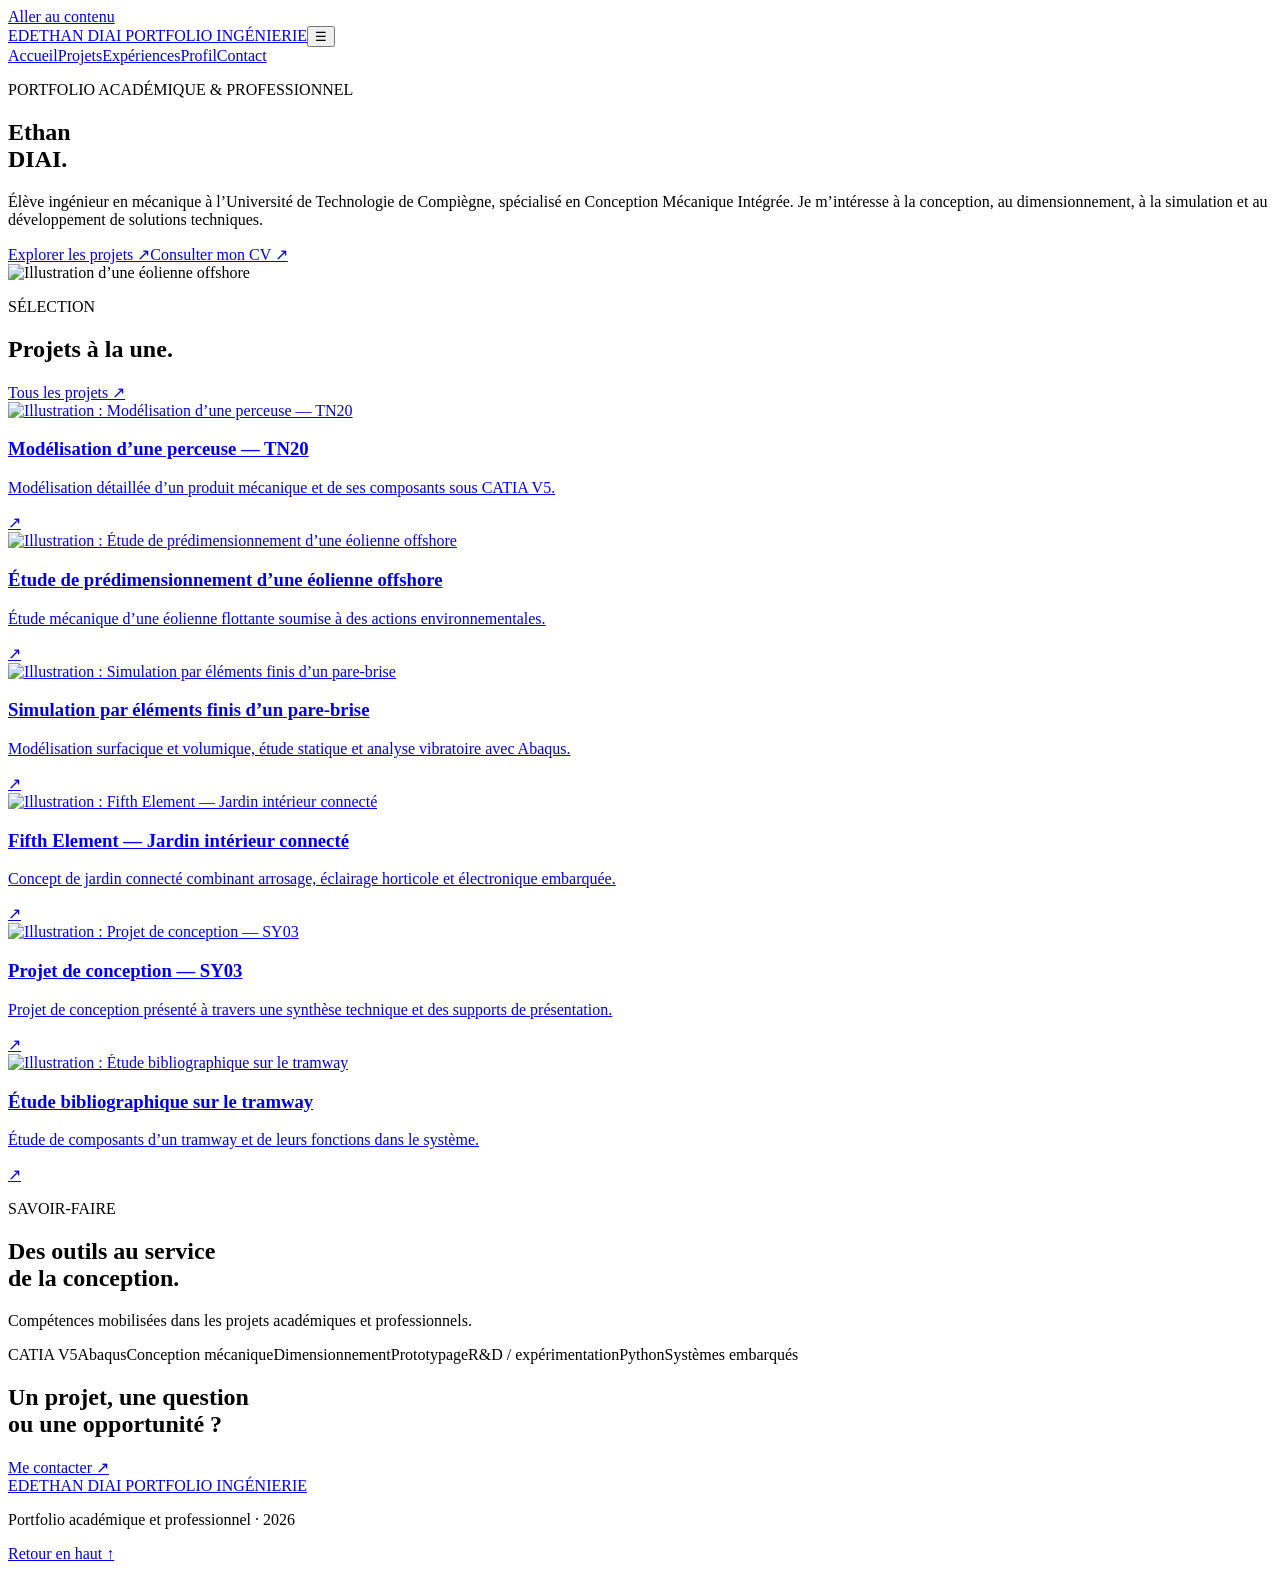
==== index.html @ 25c80aac "Add files via upload" ====
<!doctype html>
<html lang="fr">

<head>
    <meta charset="utf-8">
    <meta name="viewport" content="width=device-width,initial-scale=1">
    <meta name="description"
        content="Portfolio académique et professionnel d’Ethan DIAI, élève ingénieur en mécanique à l’UTC.">
    <title>Accueil — Ethan DIAI</title>
    <link rel="stylesheet" href="css/style.css">
    <script src="js/main.js" defer></script>
</head>

<body><a class="skip-link" href="#contenu">Aller au contenu</a>
    <header class="site-header"><a class="brand" href="index.html"><span class="brand-mark">ED</span><span
                class="brand-text">ETHAN DIAI <span>PORTFOLIO INGÉNIERIE</span></span></a><button class="menu-toggle"
            aria-expanded="false" aria-label="Ouvrir le menu">☰</button>
        <nav class="navigation" aria-label="Navigation principale"><a class="active" href="index.html">Accueil</a><a
                class="" href="projets.html">Projets</a><a class="" href="experiences.html">Expériences</a><a class=""
                href="profil.html">Profil</a><a class="" href="contact.html">Contact</a></nav>
    </header>
    <main id="contenu">
        <section class="hero section-shell">
            <div>
                <p class="eyebrow">PORTFOLIO ACADÉMIQUE & PROFESSIONNEL</p>
                <h1>Ethan<br><span class="accent">DIAI.</span></h1>
                <p>Élève ingénieur en mécanique à l’Université de Technologie de Compiègne, spécialisé en Conception
                    Mécanique Intégrée. Je m’intéresse à la conception, au dimensionnement, à la simulation et au
                    développement de solutions techniques.</p>
                <div class="hero-actions"><a class="button button-dark" href="projets.html">Explorer les projets ↗</a><a
                        class="text-link" href="assets/documents/CV-Ethan-Diai.pdf" target="_blank"
                        rel="noopener noreferrer">Consulter mon CV ↗</a></div>
            </div>
            <div class="hero-image"><img src="assets/images/tn13-eolienne.png"
                    alt="Illustration d’une éolienne offshore" fetchpriority="high"></div>
        </section>
        <section class="section section-shell">
            <div class="section-head">
                <div>
                    <p class="eyebrow">SÉLECTION</p>
                    <h2>Projets à la une<span class="accent">.</span></h2>
                </div><a class="text-link" href="projets.html">Tous les projets ↗</a>
            </div>
            <div class="project-grid"><a class="project-card" data-category="tn20" href="projets/tn20.html"><img
                        src="assets/images/tn20.png" alt="Illustration : Modélisation d’une perceuse — TN20"
                        loading="lazy">
                    <div class="project-card-info">
                        <div>
                            <h3>Modélisation d’une perceuse — TN20</h3>
                            <p>Modélisation détaillée d’un produit mécanique et de ses composants sous CATIA V5.</p>
                        </div><span class="arrow-circle">↗</span>
                    </div>
                </a><a class="project-card" data-category="tn13" href="projets/tn13.html"><img
                        src="assets/images/tn13-eolienne.png"
                        alt="Illustration : Étude de prédimensionnement d’une éolienne offshore" loading="lazy">
                    <div class="project-card-info">
                        <div>
                            <h3>Étude de prédimensionnement d’une éolienne offshore</h3>
                            <p>Étude mécanique d’une éolienne flottante soumise à des actions environnementales.</p>
                        </div><span class="arrow-circle">↗</span>
                    </div>
                </a><a class="project-card" data-category="mq06" href="projets/mq06.html"><img
                        src="assets/images/mq06-abaqus.png"
                        alt="Illustration : Simulation par éléments finis d’un pare-brise" loading="lazy">
                    <div class="project-card-info">
                        <div>
                            <h3>Simulation par éléments finis d’un pare-brise</h3>
                            <p>Modélisation surfacique et volumique, étude statique et analyse vibratoire avec Abaqus.
                            </p>
                        </div><span class="arrow-circle">↗</span>
                    </div>
                </a><a class="project-card" data-category="fifth-element" href="projets/fifth-element.html"><img
                        src="assets/images/fifth-element.png"
                        alt="Illustration : Fifth Element — Jardin intérieur connecté" loading="lazy">
                    <div class="project-card-info">
                        <div>
                            <h3>Fifth Element — Jardin intérieur connecté</h3>
                            <p>Concept de jardin connecté combinant arrosage, éclairage horticole et électronique
                                embarquée.</p>
                        </div><span class="arrow-circle">↗</span>
                    </div>
                </a><a class="project-card" data-category="sy03" href="projets/sy03.html"><img
                        src="assets/images/sy03.png" alt="Illustration : Projet de conception — SY03" loading="lazy">
                    <div class="project-card-info">
                        <div>
                            <h3>Projet de conception — SY03</h3>
                            <p>Projet de conception présenté à travers une synthèse technique et des supports de
                                présentation.</p>
                        </div><span class="arrow-circle">↗</span>
                    </div>
                </a><a class="project-card" data-category="mq17" href="projets/mq17.html"><img
                        src="assets/images/mq17-tramway.png" alt="Illustration : Étude bibliographique sur le tramway"
                        loading="lazy">
                    <div class="project-card-info">
                        <div>
                            <h3>Étude bibliographique sur le tramway</h3>
                            <p>Étude de composants d’un tramway et de leurs fonctions dans le système.</p>
                        </div><span class="arrow-circle">↗</span>
                    </div>
                </a></div>
        </section>
        <section class="section section-shell">
            <p class="eyebrow">SAVOIR-FAIRE</p>
            <h2>Des outils au service<br>de la conception<span class="accent">.</span></h2>
            <p class="muted">Compétences mobilisées dans les projets académiques et professionnels.</p>
            <div class="skill-row"><span class="skill">CATIA V5</span><span class="skill">Abaqus</span><span
                    class="skill">Conception mécanique</span><span class="skill">Dimensionnement</span><span
                    class="skill">Prototypage</span><span class="skill">R&D / expérimentation</span><span
                    class="skill">Python</span><span class="skill">Systèmes embarqués</span></div>
        </section>
        <section class="cta section-shell">
            <h2>Un projet, une question<br>ou une opportunité ?</h2><a class="button button-light"
                href="contact.html">Me contacter ↗</a>
        </section>
    </main>
    <footer class="site-footer section-shell"><a class="brand" href="index.html"><span class="brand-mark">ED</span><span
                class="brand-text">ETHAN DIAI <span>PORTFOLIO INGÉNIERIE</span></span></a>
        <p>Portfolio académique et professionnel · <span id="year">2026</span></p><a class="back-top"
            href="#contenu">Retour en haut ↑</a>
    </footer>
</body>

</html>
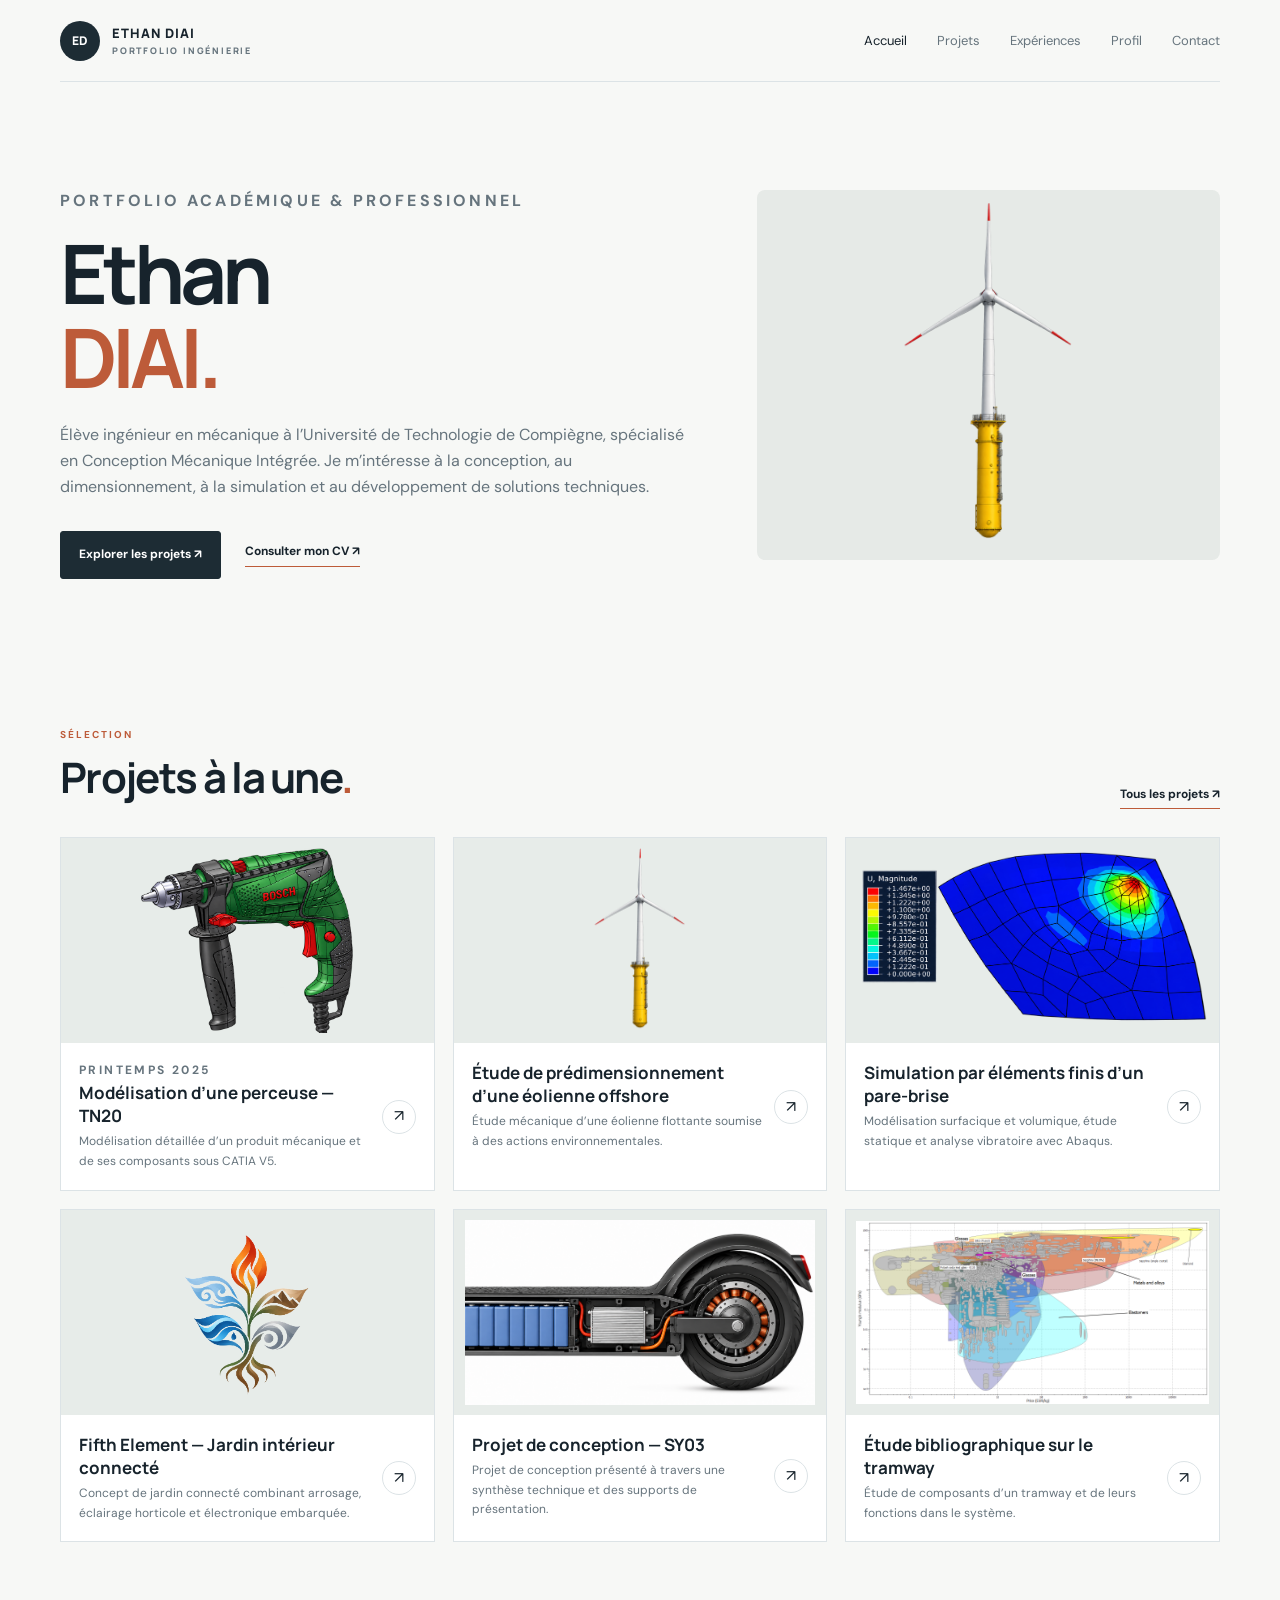
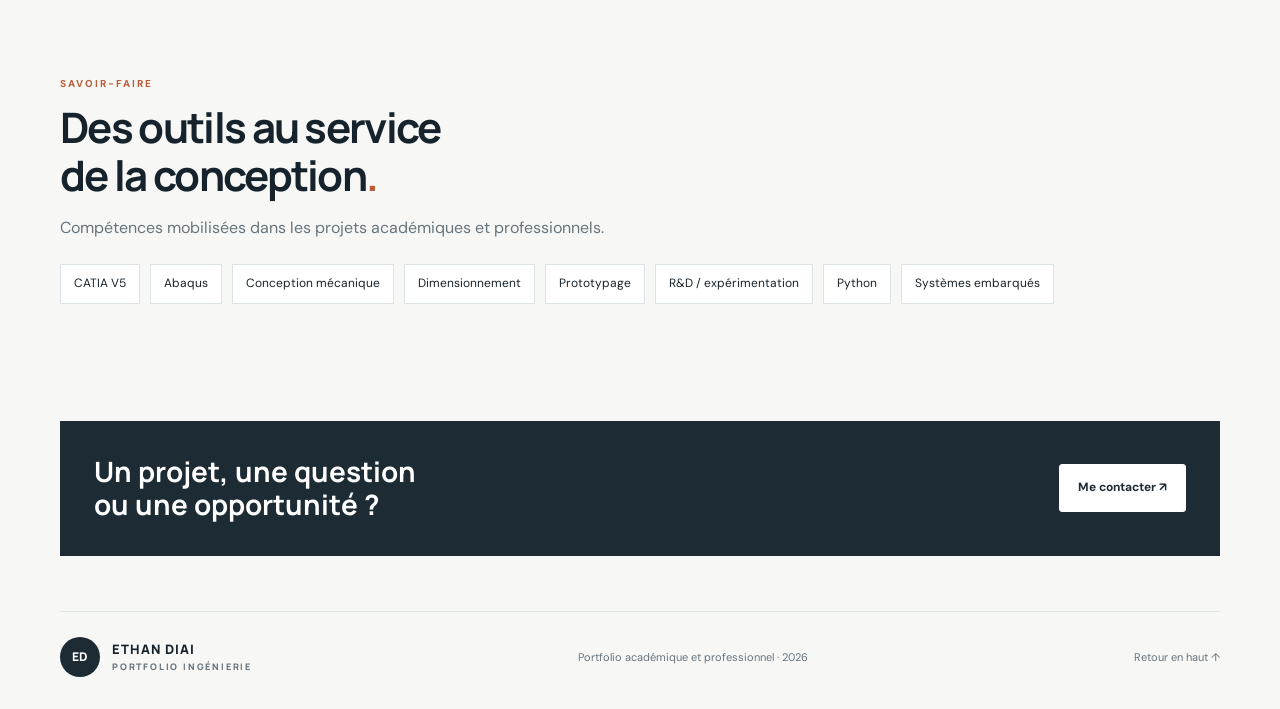
==== commit 700023aa: "Revise project section and add new project card Updated project details and added a new project card" ====
--- a/index.html
+++ b/index.html
@@ -46,6 +46,7 @@
                         loading="lazy">
                     <div class="project-card-info">
                         <div>
+                            <p class="eyebrow">Printemps 2025</p>
                             <h3>Modélisation d’une perceuse — TN20</h3>
                             <p>Modélisation détaillée d’un produit mécanique et de ses composants sous CATIA V5.</p>
                         </div><span class="arrow-circle">↗</span>
@@ -120,4 +121,4 @@
     </footer>
 </body>
 
-</html>+</html>
--- a/css/style.css
+++ b/css/style.css
@@ -0,0 +1,37 @@
+@import url('https://fonts.googleapis.com/css2?family=DM+Sans:wght@400;500;600;700&family=Manrope:wght@400;500;600;700;800&display=swap');
+:root{--ink:#17232c;--muted:#66747d;--line:#dce3e6;--paper:#f7f8f6;--white:#fff;--accent:#bd5b39;--soft:#e8eeeb;--dark:#1d2c34}*{box-sizing:border-box}html{scroll-behavior:smooth}body{margin:0;background:var(--paper);color:var(--ink);font-family:'DM Sans',sans-serif;line-height:1.65}a{color:inherit}img{max-width:100%;display:block}.section-shell{width:min(1160px,calc(100% - 48px));margin-inline:auto}.site-header{height:82px;display:flex;align-items:center;justify-content:space-between;width:min(1160px,calc(100% - 48px));margin:auto;border-bottom:1px solid var(--line)}.brand{text-decoration:none;display:flex;align-items:center;gap:12px;font:800 13px Manrope,sans-serif;letter-spacing:.08em}.brand-mark{display:grid;place-items:center;width:40px;height:40px;background:var(--dark);color:white;border-radius:50%;font-size:12px;letter-spacing:0}.brand-text span{display:block;color:var(--muted);font-size:9px;letter-spacing:.2em;margin-top:2px}.navigation{display:flex;gap:30px}.navigation a{text-decoration:none;color:var(--muted);font-size:13px}.navigation a:hover,.navigation a.active{color:var(--ink)}.menu-toggle{display:none;background:none;border:0;font-size:24px}.hero{padding:90px 0 76px;display:grid;grid-template-columns:1.15fr .85fr;gap:70px;align-items:center}.eyebrow{font-size:10px;letter-spacing:.2em;font-weight:700;color:var(--accent);text-transform:uppercase}.hero h1,.page-hero h1{font:700 clamp(44px,7vw,82px)/1.02 Manrope,sans-serif;letter-spacing:-.06em;margin:18px 0 22px}.accent{color:var(--accent)}.hero p,.page-hero>p:last-child{max-width:650px;color:var(--muted);font-size:16px}.hero-image{border-radius:8px;overflow:hidden;background:#e6eae7;min-height:330px}.hero-image img{width:100%;height:370px;object-fit:contain;padding:12px}.button{display:inline-flex;align-items:center;gap:16px;padding:13px 18px;text-decoration:none;font-size:12px;font-weight:700;border:1px solid var(--dark);border-radius:3px}.button-dark{background:var(--dark);color:white}.button-light{background:white;color:var(--dark);border-color:white}.text-link{font-size:12px;font-weight:700;text-decoration:none;border-bottom:1px solid var(--accent);padding-bottom:4px}.hero-actions{display:flex;align-items:center;gap:24px;flex-wrap:wrap;margin-top:30px}.section{padding:62px 0}.section-head{display:flex;align-items:end;justify-content:space-between;gap:24px;margin-bottom:28px}.section h2,.section-head h2,.profile-layout h2,.contact-layout h2{font:700 clamp(27px,4vw,42px)/1.15 Manrope,sans-serif;letter-spacing:-.04em;margin:8px 0}.muted{color:var(--muted)}.project-grid{display:grid;grid-template-columns:repeat(3,minmax(0,1fr));gap:18px}.project-card{display:block;text-decoration:none;background:white;border:1px solid var(--line);transition:transform .2s,border-color .2s;overflow:hidden}.project-card:hover{transform:translateY(-3px);border-color:#aeb9bd}.project-card img{width:100%;height:205px;object-fit:contain;padding:10px;background:#e7ece9}.project-card-info{padding:18px;display:flex;justify-content:space-between;gap:10px;align-items:center}.project-card h3{font:700 17px Manrope,sans-serif;margin:0 0 5px}.project-card p{margin:0;font-size:12px;color:var(--muted)}.arrow-circle{display:grid;place-items:center;border:1px solid var(--line);border-radius:50%;width:34px;height:34px;flex:none}.skill-row{display:flex;gap:10px;flex-wrap:wrap;margin-top:22px}.skill{border:1px solid var(--line);background:white;padding:9px 13px;font-size:12px}.cta{background:var(--dark);color:white;padding:34px;display:flex;align-items:center;justify-content:space-between;gap:24px;margin:55px auto}.cta h2{font:700 28px/1.2 Manrope;margin:0}.site-footer{border-top:1px solid var(--line);padding:25px 0 32px;display:flex;align-items:center;justify-content:space-between;gap:20px;font-size:11px;color:var(--muted)}.site-footer .brand{color:var(--ink)}.back-top{text-decoration:none}.page-hero{padding:68px 0 42px}.page-hero h1{font-size:clamp(42px,6vw,68px)}.page-hero>p:last-child{max-width:760px}.filters{display:flex;gap:8px;flex-wrap:wrap;margin:10px 0 26px}.filter-btn{padding:9px 13px;background:transparent;border:1px solid var(--line);font:inherit;font-size:12px;cursor:pointer}.filter-btn.active,.filter-btn:hover{background:var(--dark);color:white;border-color:var(--dark)}.project-detail{display:grid;grid-template-columns:minmax(0,1fr) 270px;gap:55px;padding-bottom:75px}.detail-main h2{font:700 24px Manrope;margin:32px 0 10px}.detail-main p,.detail-main li{font-size:14px;color:#53616a}.detail-main ul{padding-left:20px}.detail-visual{width:100%;max-height:470px;overflow:hidden;background:#e6ebe8;border-radius:5px;margin-bottom:25px}.detail-visual img{width:100%;max-height:470px;object-fit:contain}.detail-sidebar{border-left:1px solid var(--line);padding-left:24px}.detail-sidebar dl{margin:20px 0}.detail-sidebar dt{font-size:9px;letter-spacing:.16em;color:var(--muted);margin-top:20px}.detail-sidebar dd{margin:3px 0;font-size:13px}.download-list{list-style:none;padding:0!important;margin:18px 0}.download-list li{border-top:1px solid var(--line);padding:13px 0;display:flex;justify-content:space-between;gap:14px;align-items:center}.download-list a{font-size:13px;font-weight:700;color:var(--ink);text-decoration:none}.download-list a:hover{color:var(--accent)}.file-note{font-size:11px!important;color:var(--muted)!important}.profile-layout,.contact-layout{display:grid;grid-template-columns:1.2fr .8fr;gap:70px;padding-bottom:75px}.profile-block{border-top:1px solid var(--line);padding:18px 0}.profile-block h3{font:700 15px Manrope;margin:0 0 7px}.profile-block p{font-size:13px;color:var(--muted);margin:0}.cv-panel{background:white;border:1px solid var(--line);padding:28px}.cv-panel h2{font-size:27px}.contact-list{border-top:1px solid var(--line)}.contact-row{display:flex;justify-content:space-between;gap:20px;padding:20px 0;border-bottom:1px solid var(--line);text-decoration:none;font-size:13px}.contact-row span:first-child{color:var(--muted)}.notice{background:#edf0ed;padding:14px 16px;font-size:12px;color:#53616a;margin-top:20px}.experience-banner{display:grid;grid-template-columns:1fr 1fr;gap:36px;align-items:center;margin-bottom:36px}.experience-banner img{width:100%;height:320px;object-fit:contain;padding:12px;background:#e3e8e5;border-radius:5px}.experience-banner h2{font:700 32px Manrope;line-height:1.15}.skip-link{position:absolute;left:-999px}.skip-link:focus{left:10px;top:10px;background:white;padding:10px;z-index:10}@media(max-width:760px){.section-shell,.site-header{width:min(100% - 32px,1160px)}.site-header{height:70px}.menu-toggle{display:block}.navigation{display:none;position:absolute;top:70px;left:0;right:0;padding:20px 24px;background:var(--paper);border-bottom:1px solid var(--line);z-index:5;flex-direction:column;gap:18px}.navigation.open{display:flex}.hero{grid-template-columns:1fr;gap:32px;padding:58px 0}.hero-image{min-height:230px}.hero-image img{height:260px}.project-grid{grid-template-columns:repeat(2,minmax(0,1fr))}.project-card img{height:155px}.project-detail,.profile-layout,.contact-layout,.experience-banner{grid-template-columns:1fr;gap:28px}.detail-sidebar{border-left:0;border-top:1px solid var(--line);padding:20px 0 0}.section-head{align-items:start;flex-direction:column}.cta{align-items:flex-start;flex-direction:column}.site-footer{align-items:flex-start;flex-direction:column}.page-hero{padding-top:50px}}@media(max-width:480px){.project-grid{grid-template-columns:1fr}.project-card img{height:220px}.hero h1{font-size:52px}.contact-row{flex-direction:column;gap:4px}}
+
+/* Ajustements de mise en page — version révisée */
+.project-card[hidden]{display:none!important}
+.filter-btn{border-radius:3px;transition:background .18s,color .18s,border-color .18s}
+.detail-visual{display:flex;align-items:center;justify-content:center;padding:8px;min-height:180px}
+.detail-visual img{width:100%;height:auto;max-height:470px;object-fit:contain}
+.detail-sidebar{align-self:start}
+.sidebar-resources{border-top:1px solid var(--line);margin-top:28px;padding-top:22px;display:flex;flex-direction:column;align-items:stretch;gap:10px}
+.sidebar-resources .eyebrow{margin:0 0 5px}
+.resource-button{justify-content:center;text-align:center;width:100%;font-size:11px;line-height:1.4;padding:12px 13px}
+.button-outline{background:transparent;color:var(--dark);border:1px solid var(--dark)}
+.profile-intro{padding-bottom:30px}
+.profile-intro .button{margin-top:12px}
+.profile-columns{display:grid;grid-template-columns:minmax(0,1fr) minmax(0,1fr);gap:56px;padding-bottom:80px;align-items:start}
+.profile-columns h2{font:700 clamp(27px,4vw,38px)/1.15 Manrope,sans-serif;letter-spacing:-.04em;margin:8px 0 26px}
+.timeline{list-style:none;margin:0;padding:0 0 0 24px;border-left:1px solid #bdc8c9}
+.timeline-item{position:relative;padding:0 0 30px 18px}
+.timeline-item:last-child{padding-bottom:0}
+.timeline-item:before{content:"";position:absolute;width:10px;height:10px;border-radius:50%;background:var(--accent);left:-30px;top:5px;border:3px solid var(--paper);box-shadow:0 0 0 1px var(--accent)}
+.timeline-date{font-size:10px;letter-spacing:.12em;text-transform:uppercase;color:var(--accent);font-weight:700}
+.timeline-item h3,.skill-group h3{font:700 15px Manrope,sans-serif;margin:7px 0}
+.timeline-item p,.skill-group p{font-size:13px;color:var(--muted);margin:0}
+.skills-panel{background:white;border:1px solid var(--line);padding:26px 28px;border-radius:5px}
+.skill-group{padding:16px 0;border-top:1px solid var(--line)}
+.skill-group:first-of-type{margin-top:4px}
+.contact-cards-wrap{display:block;padding-bottom:80px}
+.contact-intro{max-width:620px;margin-bottom:28px}
+.contact-cards{display:grid;grid-template-columns:repeat(2,minmax(0,1fr));gap:18px}
+.contact-card{min-height:155px;display:flex;flex-direction:column;align-items:flex-start;justify-content:space-between;padding:24px;background:white;border:1px solid var(--line);text-decoration:none;transition:transform .18s,border-color .18s}
+.contact-card:hover{transform:translateY(-3px);border-color:#aeb9bd}
+.contact-card-label{font-size:10px;letter-spacing:.18em;color:var(--accent);font-weight:700}
+.contact-card strong{font:700 16px Manrope,sans-serif;overflow-wrap:anywhere}
+.contact-card-action{font-size:12px;font-weight:700;border-bottom:1px solid var(--accent);padding-bottom:3px}
+.contact-cv-link{margin-top:24px}
+@media(max-width:760px){.profile-columns{grid-template-columns:1fr;gap:36px}.contact-cards{grid-template-columns:1fr}.experience-banner img{height:260px}.hero-image img{height:280px}.project-card img{object-fit:contain}}
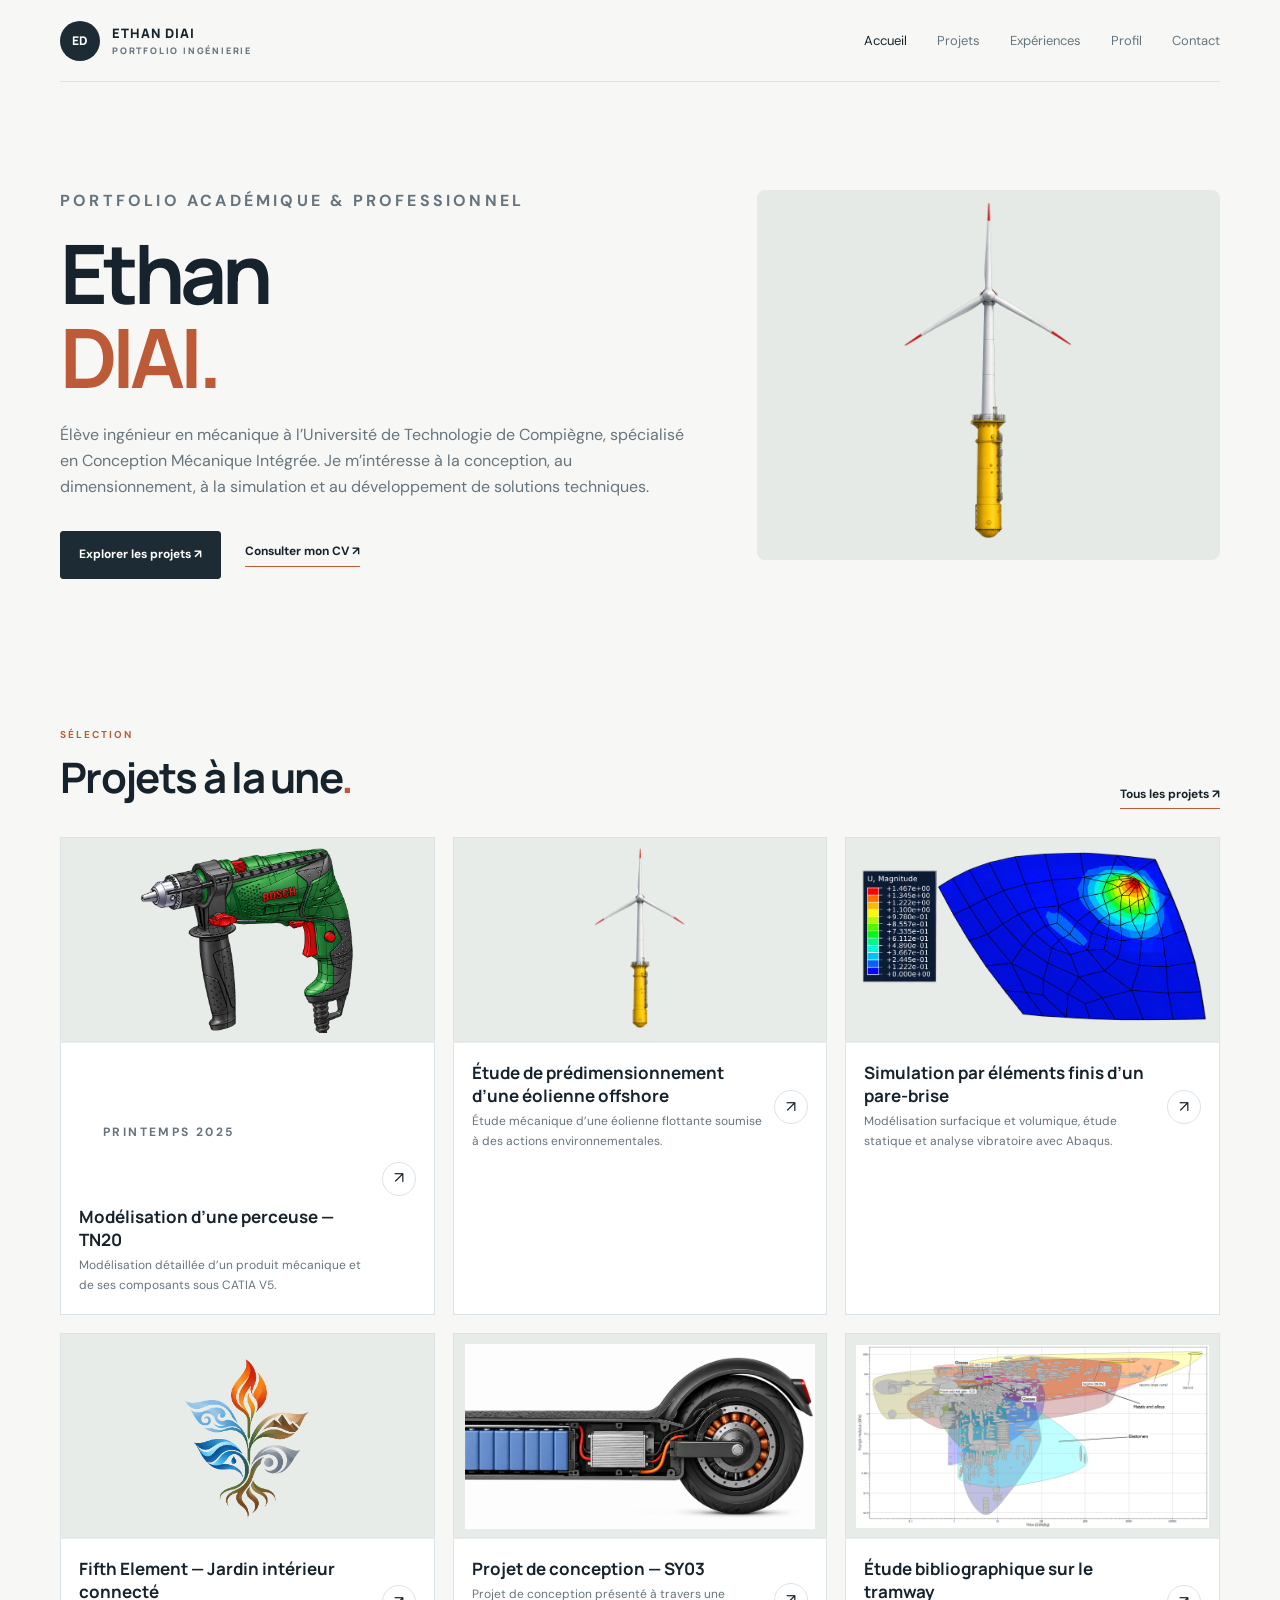
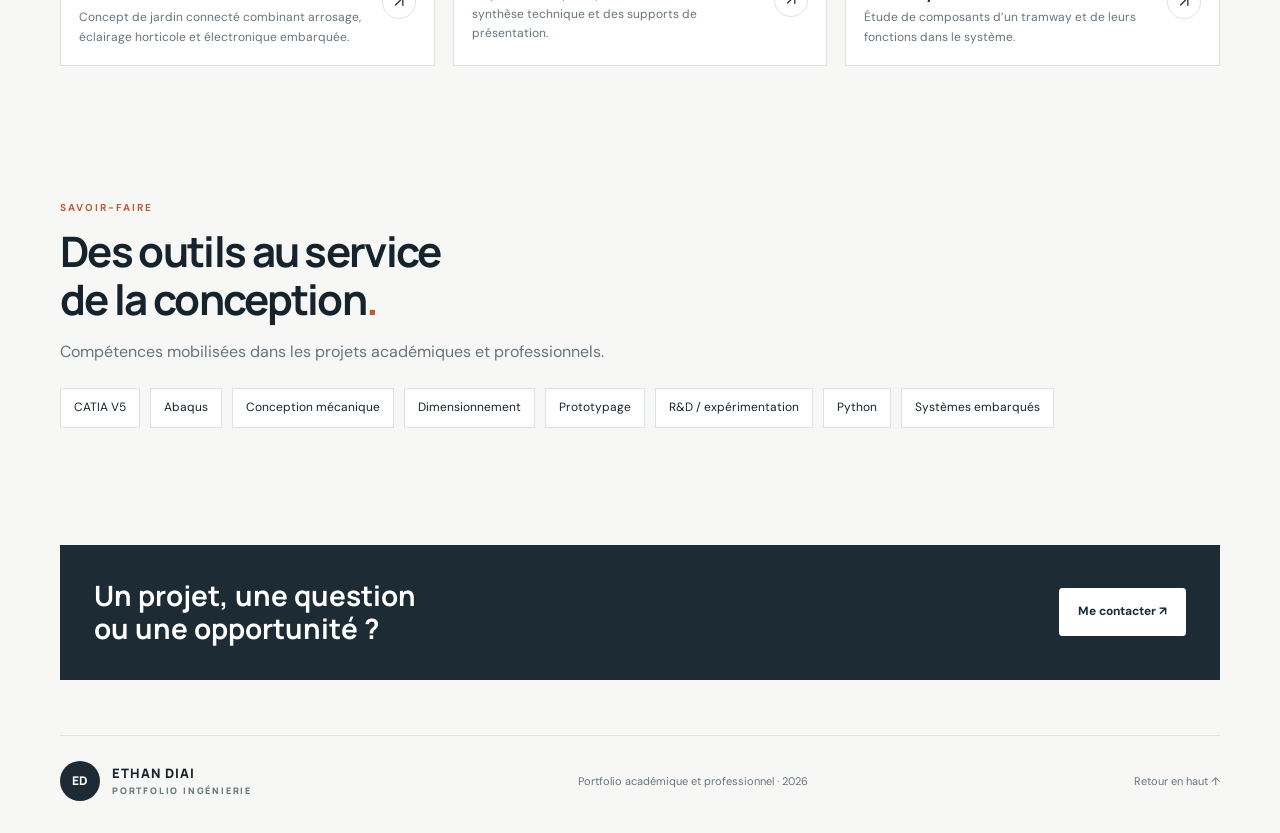
==== commit ca1f1d9d: "Fix HTML formatting issues in index.html" ====
--- a/index.html
+++ b/index.html
@@ -46,7 +46,9 @@
                         loading="lazy">
                     <div class="project-card-info">
                         <div>
-                            <p class="eyebrow">Printemps 2025</p>
+                            <section class="section section-shell">
+                                <p class="eyebrow">Printemps 2025</p>
+                            </section>
                             <h3>Modélisation d’une perceuse — TN20</h3>
                             <p>Modélisation détaillée d’un produit mécanique et de ses composants sous CATIA V5.</p>
                         </div><span class="arrow-circle">↗</span>
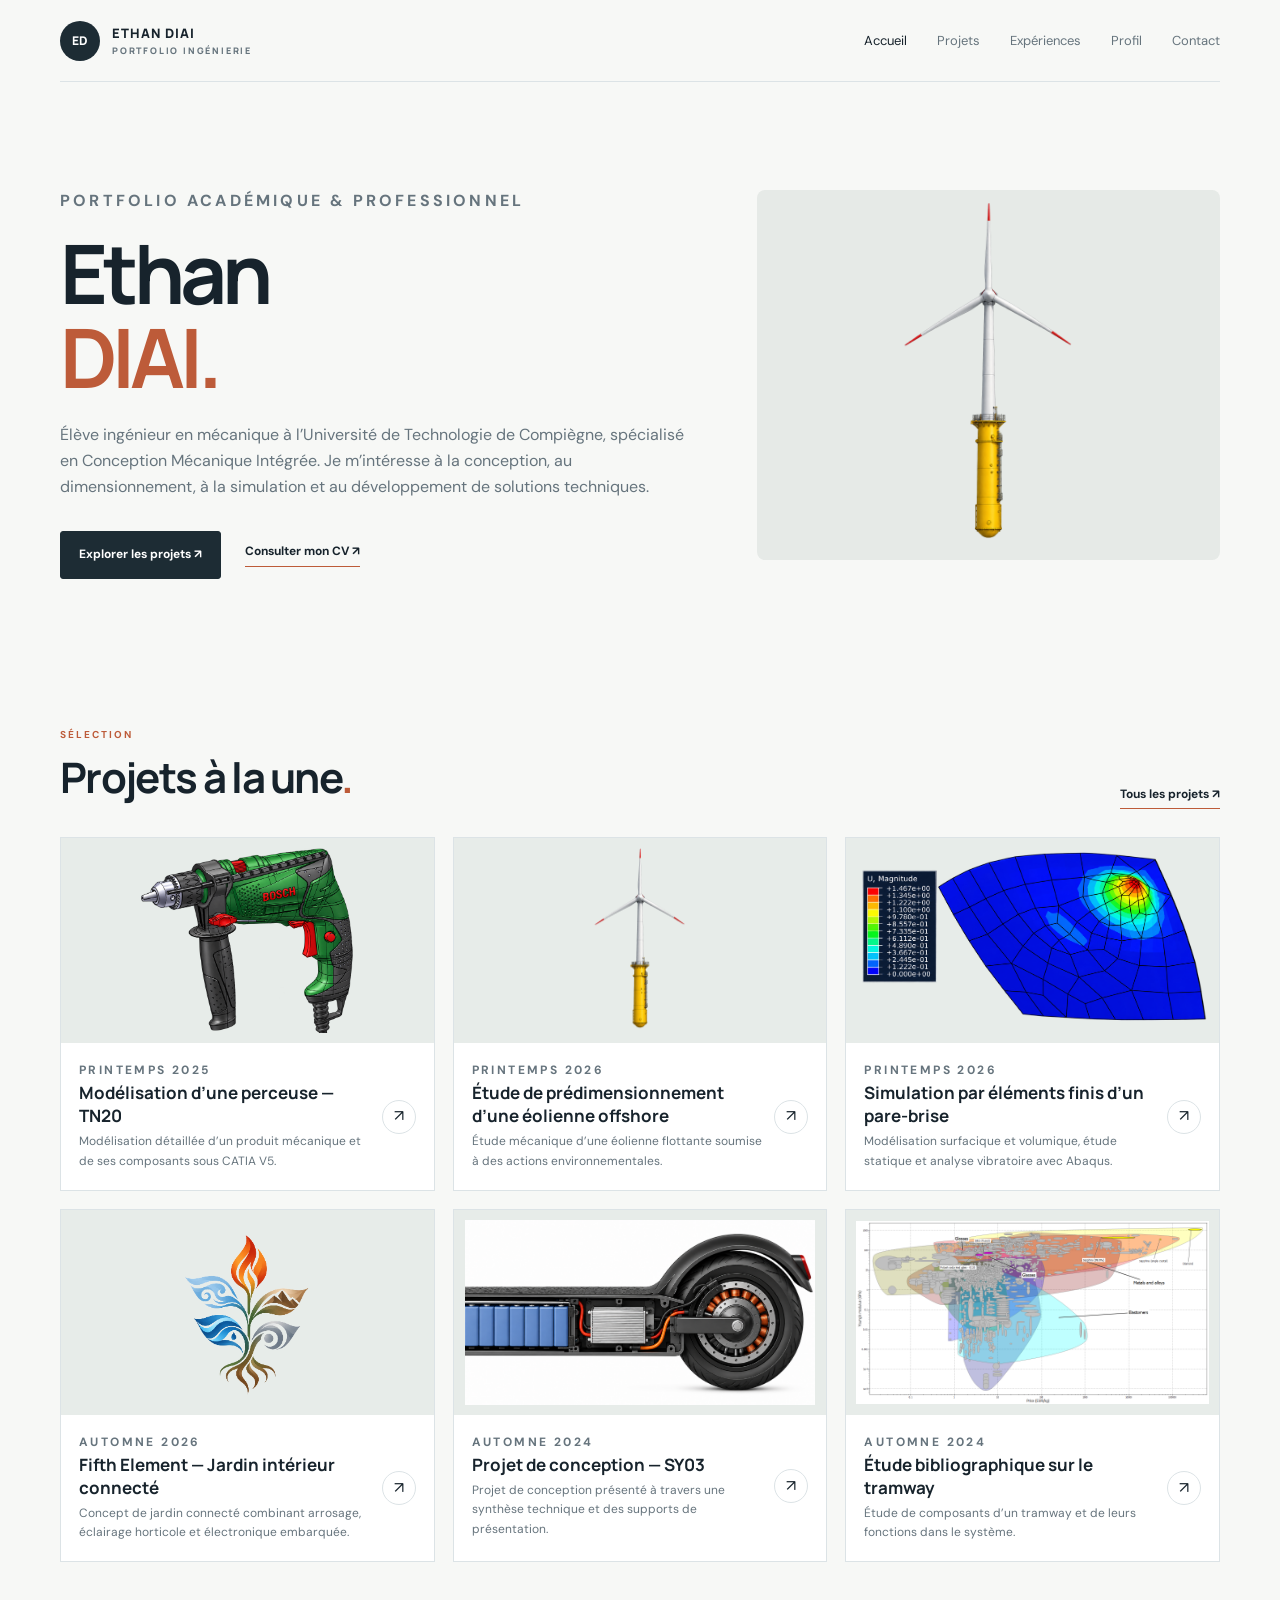
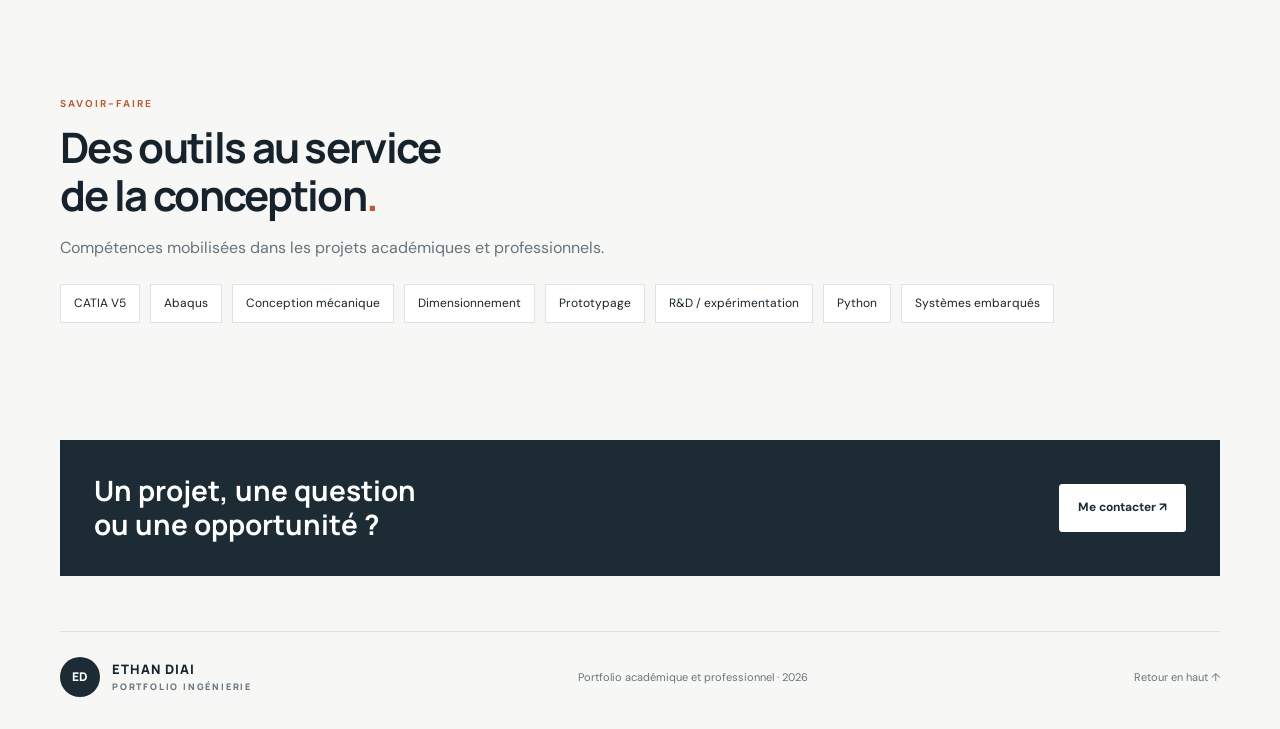
==== commit 117accaf: "Restore index.html content Restored the original content of index.html after accidental deletion." ====
--- a/index.html
+++ b/index.html
@@ -46,9 +46,7 @@
                         loading="lazy">
                     <div class="project-card-info">
                         <div>
-                            <section class="section section-shell">
-                                <p class="eyebrow">Printemps 2025</p>
-                            </section>
+                            <p class="eyebrow">Printemps 2025</p>
                             <h3>Modélisation d’une perceuse — TN20</h3>
                             <p>Modélisation détaillée d’un produit mécanique et de ses composants sous CATIA V5.</p>
                         </div><span class="arrow-circle">↗</span>
@@ -58,6 +56,7 @@
                         alt="Illustration : Étude de prédimensionnement d’une éolienne offshore" loading="lazy">
                     <div class="project-card-info">
                         <div>
+                            <p class="eyebrow">Printemps 2026</p>
                             <h3>Étude de prédimensionnement d’une éolienne offshore</h3>
                             <p>Étude mécanique d’une éolienne flottante soumise à des actions environnementales.</p>
                         </div><span class="arrow-circle">↗</span>
@@ -67,6 +66,7 @@
                         alt="Illustration : Simulation par éléments finis d’un pare-brise" loading="lazy">
                     <div class="project-card-info">
                         <div>
+                            <p class="eyebrow">Printemps 2026</p>
                             <h3>Simulation par éléments finis d’un pare-brise</h3>
                             <p>Modélisation surfacique et volumique, étude statique et analyse vibratoire avec Abaqus.
                             </p>
@@ -77,6 +77,7 @@
                         alt="Illustration : Fifth Element — Jardin intérieur connecté" loading="lazy">
                     <div class="project-card-info">
                         <div>
+                            <p class="eyebrow">Automne 2026</p>
                             <h3>Fifth Element — Jardin intérieur connecté</h3>
                             <p>Concept de jardin connecté combinant arrosage, éclairage horticole et électronique
                                 embarquée.</p>
@@ -86,6 +87,7 @@
                         src="assets/images/sy03.png" alt="Illustration : Projet de conception — SY03" loading="lazy">
                     <div class="project-card-info">
                         <div>
+                            <p class="eyebrow">Automne 2024</p>
                             <h3>Projet de conception — SY03</h3>
                             <p>Projet de conception présenté à travers une synthèse technique et des supports de
                                 présentation.</p>
@@ -96,6 +98,7 @@
                         loading="lazy">
                     <div class="project-card-info">
                         <div>
+                            <p class="eyebrow">Automne 2024</p>
                             <h3>Étude bibliographique sur le tramway</h3>
                             <p>Étude de composants d’un tramway et de leurs fonctions dans le système.</p>
                         </div><span class="arrow-circle">↗</span>
